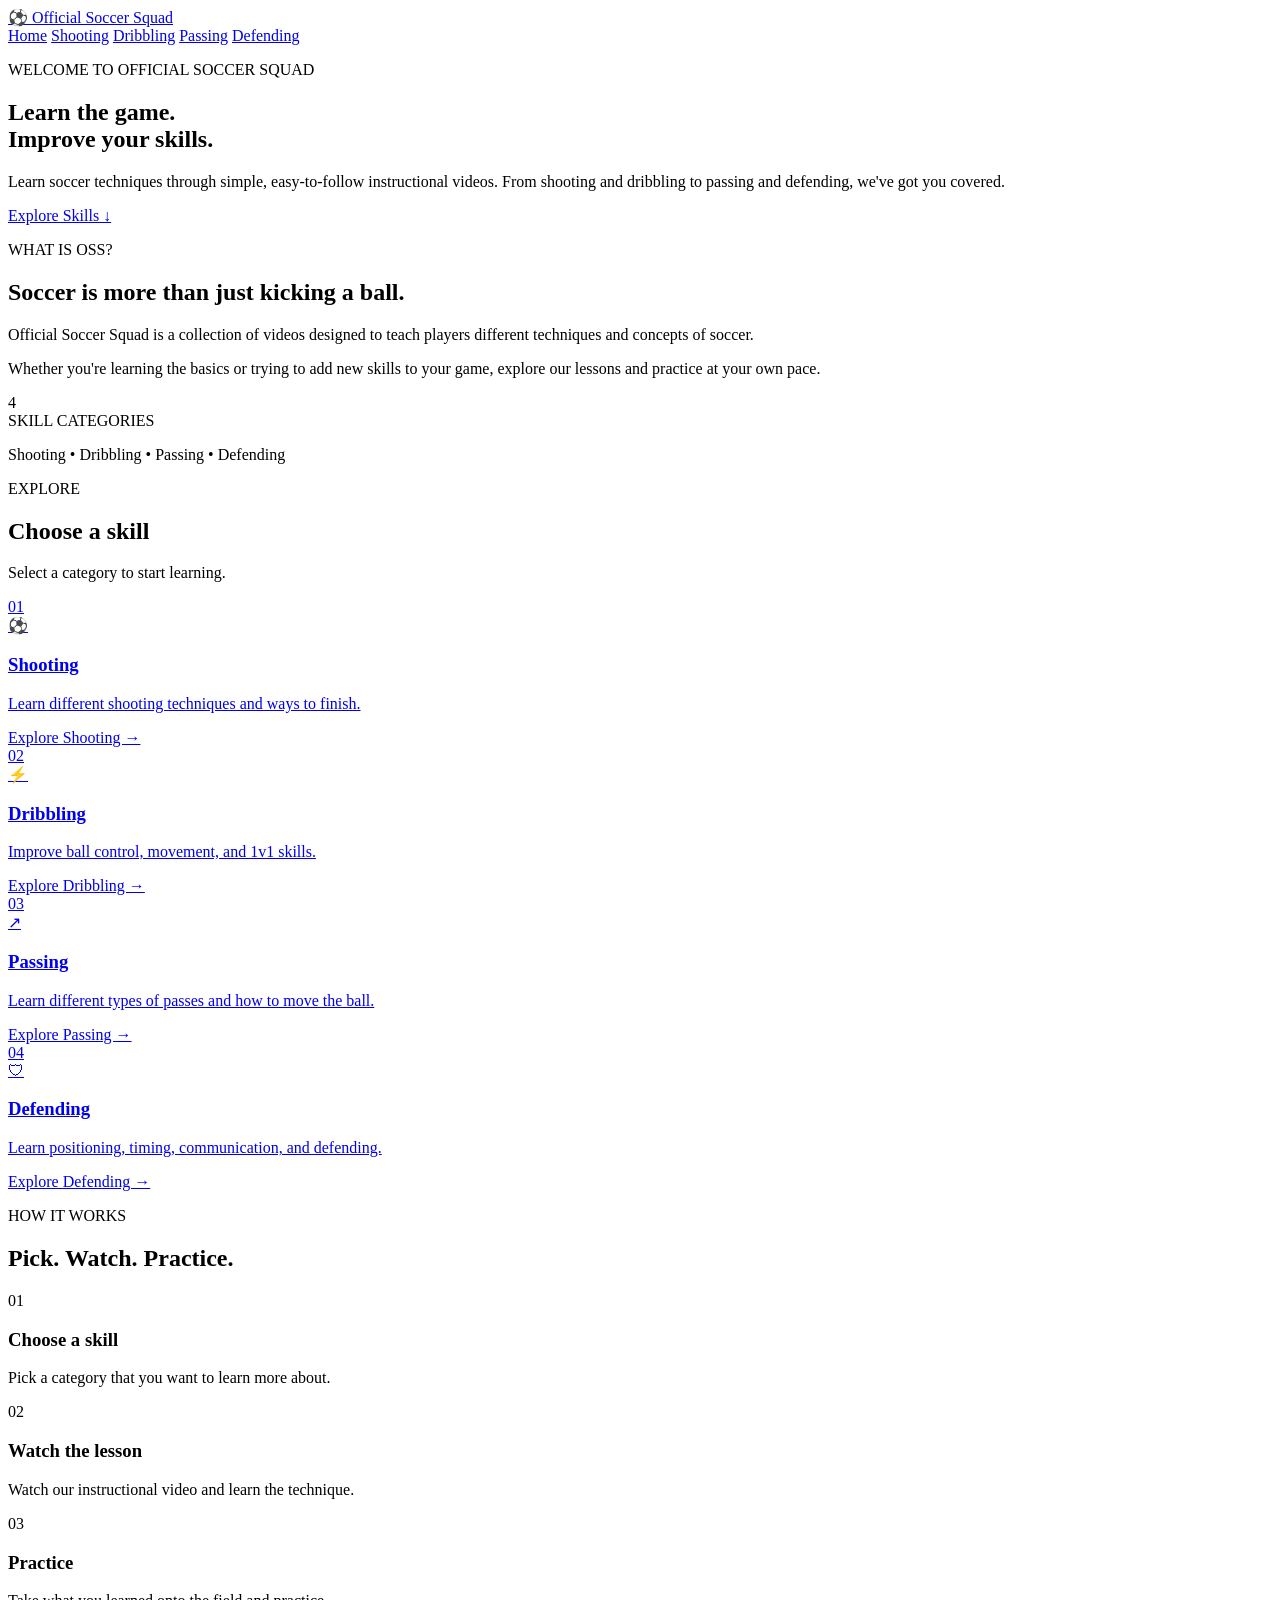
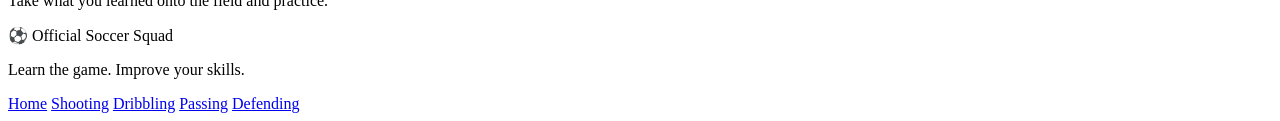
==== index.html @ d2a2d5a0 "Create index.html for Official Soccer Squad Initial HTML structure for the Official Soccer Squad web" ====
<!DOCTYPE html>
<html lang="en">
<head>
    <meta charset="UTF-8">
    <meta name="viewport" content="width=device-width, initial-scale=1.0">

    <title>Official Soccer Squad</title>

    <link rel="stylesheet" href="style.css">
</head>

<body>

    <!-- NAVIGATION -->
    <header class="navbar">

        <a href="index.html" class="logo">
            ⚽ Official Soccer Squad
        </a>

        <nav>
            <a href="index.html" class="active">Home</a>
            <a href="shooting.html">Shooting</a>
            <a href="dribbling.html">Dribbling</a>
            <a href="passing.html">Passing</a>
            <a href="defending.html">Defending</a>
        </nav>

    </header>


    <!-- HERO -->
    <main>

        <section class="hero">

            <div class="hero-content">

                <p class="eyebrow">WELCOME TO OFFICIAL SOCCER SQUAD</p>

                <h1>
                    Learn the game.<br>
                    <span>Improve your skills.</span>
                </h1>

                <p class="hero-description">
                    Learn soccer techniques through simple,
                    easy-to-follow instructional videos.
                    From shooting and dribbling to passing
                    and defending, we've got you covered.
                </p>

                <a href="#skills" class="main-button">
                    Explore Skills ↓
                </a>

            </div>

        </section>


        <!-- ABOUT -->
        <section class="intro">

            <div class="intro-text">

                <p class="eyebrow">WHAT IS OSS?</p>

                <h2>
                    Soccer is more than
                    just kicking a ball.
                </h2>

                <p>
                    Official Soccer Squad is a collection of
                    videos designed to teach players different
                    techniques and concepts of soccer.
                </p>

                <p>
                    Whether you're learning the basics or
                    trying to add new skills to your game,
                    explore our lessons and practice at your
                    own pace.
                </p>

            </div>

            <div class="intro-stat">

                <div class="stat-number">4</div>

                <div class="stat-title">
                    SKILL CATEGORIES
                </div>

                <p>
                    Shooting • Dribbling • Passing • Defending
                </p>

            </div>

        </section>


        <!-- SKILLS -->
        <section class="skills" id="skills">

            <div class="section-heading">

                <p class="eyebrow">EXPLORE</p>

                <h2>Choose a skill</h2>

                <p>
                    Select a category to start learning.
                </p>

            </div>


            <div class="skill-grid">


                <!-- SHOOTING -->
                <a href="shooting.html" class="skill-card shooting">

                    <div class="card-number">01</div>

                    <div class="card-icon">⚽</div>

                    <div class="card-content">

                        <h3>Shooting</h3>

                        <p>
                            Learn different shooting
                            techniques and ways to finish.
                        </p>

                        <span>Explore Shooting →</span>

                    </div>

                </a>


                <!-- DRIBBLING -->
                <a href="dribbling.html" class="skill-card dribbling">

                    <div class="card-number">02</div>

                    <div class="card-icon">⚡</div>

                    <div class="card-content">

                        <h3>Dribbling</h3>

                        <p>
                            Improve ball control, movement,
                            and 1v1 skills.
                        </p>

                        <span>Explore Dribbling →</span>

                    </div>

                </a>


                <!-- PASSING -->
                <a href="passing.html" class="skill-card passing">

                    <div class="card-number">03</div>

                    <div class="card-icon">↗</div>

                    <div class="card-content">

                        <h3>Passing</h3>

                        <p>
                            Learn different types of passes
                            and how to move the ball.
                        </p>

                        <span>Explore Passing →</span>

                    </div>

                </a>


                <!-- DEFENDING -->
                <a href="defending.html" class="skill-card defending">

                    <div class="card-number">04</div>

                    <div class="card-icon">🛡</div>

                    <div class="card-content">

                        <h3>Defending</h3>

                        <p>
                            Learn positioning, timing,
                            communication, and defending.
                        </p>

                        <span>Explore Defending →</span>

                    </div>

                </a>

            </div>

        </section>


        <!-- HOW IT WORKS -->
        <section class="how-it-works">

            <div class="section-heading">

                <p class="eyebrow">HOW IT WORKS</p>

                <h2>Pick. Watch. Practice.</h2>

            </div>


            <div class="steps">

                <div class="step">

                    <div class="step-number">01</div>

                    <h3>Choose a skill</h3>

                    <p>
                        Pick a category that you want
                        to learn more about.
                    </p>

                </div>


                <div class="step">

                    <div class="step-number">02</div>

                    <h3>Watch the lesson</h3>

                    <p>
                        Watch our instructional video
                        and learn the technique.
                    </p>

                </div>


                <div class="step">

                    <div class="step-number">03</div>

                    <h3>Practice</h3>

                    <p>
                        Take what you learned onto
                        the field and practice.
                    </p>

                </div>

            </div>

        </section>

    </main>


    <!-- FOOTER -->
    <footer>

        <div class="footer-logo">
            ⚽ Official Soccer Squad
        </div>

        <p>
            Learn the game. Improve your skills.
        </p>

        <div class="footer-links">

            <a href="index.html">Home</a>
            <a href="shooting.html">Shooting</a>
            <a href="dribbling.html">Dribbling</a>
            <a href="passing.html">Passing</a>
            <a href="defending.html">Defending</a>

        </div>

    </footer>

</body>
</html>
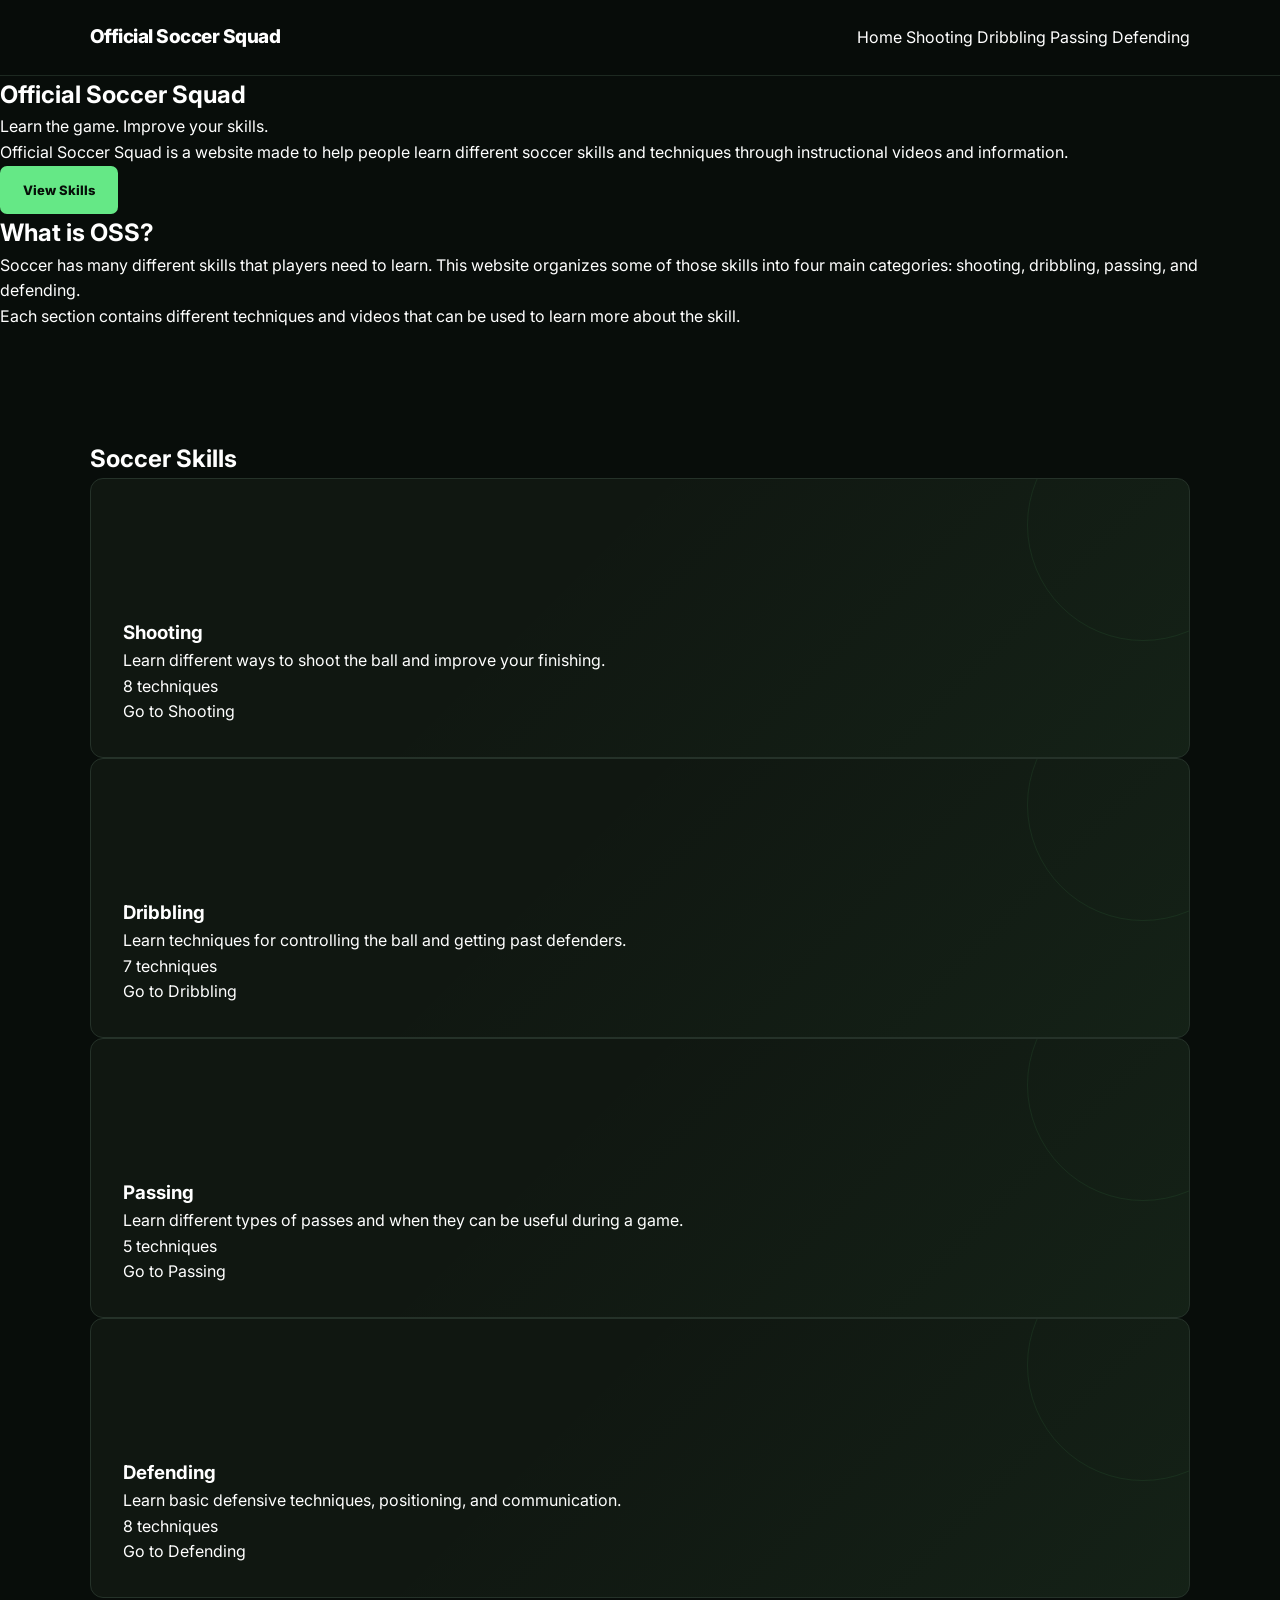
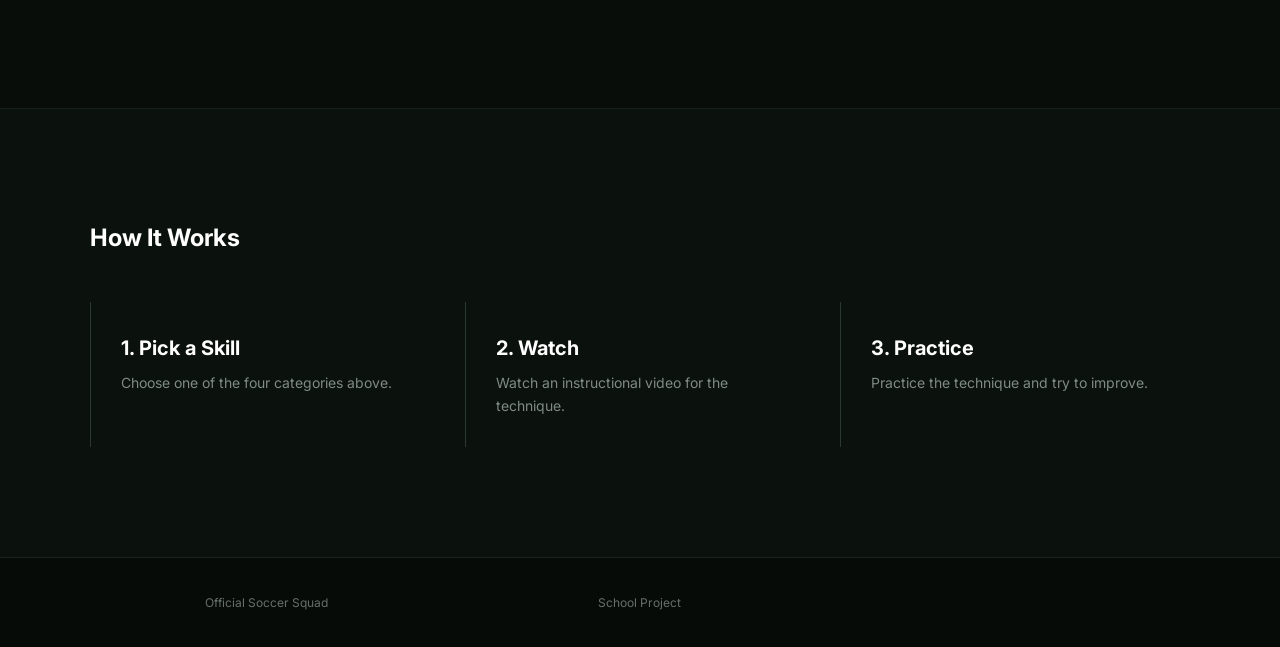
==== commit a325f4a2: "Refactor index.html for improved structure and semantics Refactor HTML structure for improved semant" ====
--- a/index.html
+++ b/index.html
@@ -11,266 +11,147 @@
 
 <body>
 
-    <!-- NAVIGATION -->
-    <header class="navbar">
+    <header>
+        <nav class="navbar">
+            <div class="logo">Official Soccer Squad</div>
 
-        <a href="index.html" class="logo">
-            ⚽ Official Soccer Squad
-        </a>
-
-        <nav>
-            <a href="index.html" class="active">Home</a>
-            <a href="shooting.html">Shooting</a>
-            <a href="dribbling.html">Dribbling</a>
-            <a href="passing.html">Passing</a>
-            <a href="defending.html">Defending</a>
+            <div class="nav-links">
+                <a href="index.html">Home</a>
+                <a href="shooting.html">Shooting</a>
+                <a href="dribbling.html">Dribbling</a>
+                <a href="passing.html">Passing</a>
+                <a href="defending.html">Defending</a>
+            </div>
         </nav>
-
     </header>
 
 
-    <!-- HERO -->
     <main>
 
-        <section class="hero">
+        <section class="welcome">
+            <h1>Official Soccer Squad</h1>
 
-            <div class="hero-content">
+            <p class="subtitle">
+                Learn the game. Improve your skills.
+            </p>
 
-                <p class="eyebrow">WELCOME TO OFFICIAL SOCCER SQUAD</p>
+            <p>
+                Official Soccer Squad is a website made to help people learn
+                different soccer skills and techniques through instructional
+                videos and information.
+            </p>
 
-                <h1>
-                    Learn the game.<br>
-                    <span>Improve your skills.</span>
-                </h1>
+            <a class="main-button" href="#skills">View Skills</a>
+        </section>
 
-                <p class="hero-description">
-                    Learn soccer techniques through simple,
-                    easy-to-follow instructional videos.
-                    From shooting and dribbling to passing
-                    and defending, we've got you covered.
-                </p>
 
-                <a href="#skills" class="main-button">
-                    Explore Skills ↓
-                </a>
+        <section class="about">
+            <h2>What is OSS?</h2>
+
+            <p>
+                Soccer has many different skills that players need to learn.
+                This website organizes some of those skills into four main
+                categories: shooting, dribbling, passing, and defending.
+            </p>
+
+            <p>
+                Each section contains different techniques and videos that
+                can be used to learn more about the skill.
+            </p>
+        </section>
+
+
+        <section class="skills" id="skills">
+
+            <h2>Soccer Skills</h2>
+
+            <div class="skill-container">
+
+                <div class="skill-card">
+                    <h3>Shooting</h3>
+
+                    <p>
+                        Learn different ways to shoot the ball and improve
+                        your finishing.
+                    </p>
+
+                    <p class="skill-count">8 techniques</p>
+
+                    <a href="shooting.html">Go to Shooting</a>
+                </div>
+
+
+                <div class="skill-card">
+                    <h3>Dribbling</h3>
+
+                    <p>
+                        Learn techniques for controlling the ball and getting
+                        past defenders.
+                    </p>
+
+                    <p class="skill-count">7 techniques</p>
+
+                    <a href="dribbling.html">Go to Dribbling</a>
+                </div>
+
+
+                <div class="skill-card">
+                    <h3>Passing</h3>
+
+                    <p>
+                        Learn different types of passes and when they can be
+                        useful during a game.
+                    </p>
+
+                    <p class="skill-count">5 techniques</p>
+
+                    <a href="passing.html">Go to Passing</a>
+                </div>
+
+
+                <div class="skill-card">
+                    <h3>Defending</h3>
+
+                    <p>
+                        Learn basic defensive techniques, positioning, and
+                        communication.
+                    </p>
+
+                    <p class="skill-count">8 techniques</p>
+
+                    <a href="defending.html">Go to Defending</a>
+                </div>
 
             </div>
 
         </section>
 
 
-        <!-- ABOUT -->
-        <section class="intro">
-
-            <div class="intro-text">
-
-                <p class="eyebrow">WHAT IS OSS?</p>
-
-                <h2>
-                    Soccer is more than
-                    just kicking a ball.
-                </h2>
-
-                <p>
-                    Official Soccer Squad is a collection of
-                    videos designed to teach players different
-                    techniques and concepts of soccer.
-                </p>
-
-                <p>
-                    Whether you're learning the basics or
-                    trying to add new skills to your game,
-                    explore our lessons and practice at your
-                    own pace.
-                </p>
-
-            </div>
-
-            <div class="intro-stat">
-
-                <div class="stat-number">4</div>
-
-                <div class="stat-title">
-                    SKILL CATEGORIES
-                </div>
-
-                <p>
-                    Shooting • Dribbling • Passing • Defending
-                </p>
-
-            </div>
-
-        </section>
-
-
-        <!-- SKILLS -->
-        <section class="skills" id="skills">
-
-            <div class="section-heading">
-
-                <p class="eyebrow">EXPLORE</p>
-
-                <h2>Choose a skill</h2>
-
-                <p>
-                    Select a category to start learning.
-                </p>
-
-            </div>
-
-
-            <div class="skill-grid">
-
-
-                <!-- SHOOTING -->
-                <a href="shooting.html" class="skill-card shooting">
-
-                    <div class="card-number">01</div>
-
-                    <div class="card-icon">⚽</div>
-
-                    <div class="card-content">
-
-                        <h3>Shooting</h3>
-
-                        <p>
-                            Learn different shooting
-                            techniques and ways to finish.
-                        </p>
-
-                        <span>Explore Shooting →</span>
-
-                    </div>
-
-                </a>
-
-
-                <!-- DRIBBLING -->
-                <a href="dribbling.html" class="skill-card dribbling">
-
-                    <div class="card-number">02</div>
-
-                    <div class="card-icon">⚡</div>
-
-                    <div class="card-content">
-
-                        <h3>Dribbling</h3>
-
-                        <p>
-                            Improve ball control, movement,
-                            and 1v1 skills.
-                        </p>
-
-                        <span>Explore Dribbling →</span>
-
-                    </div>
-
-                </a>
-
-
-                <!-- PASSING -->
-                <a href="passing.html" class="skill-card passing">
-
-                    <div class="card-number">03</div>
-
-                    <div class="card-icon">↗</div>
-
-                    <div class="card-content">
-
-                        <h3>Passing</h3>
-
-                        <p>
-                            Learn different types of passes
-                            and how to move the ball.
-                        </p>
-
-                        <span>Explore Passing →</span>
-
-                    </div>
-
-                </a>
-
-
-                <!-- DEFENDING -->
-                <a href="defending.html" class="skill-card defending">
-
-                    <div class="card-number">04</div>
-
-                    <div class="card-icon">🛡</div>
-
-                    <div class="card-content">
-
-                        <h3>Defending</h3>
-
-                        <p>
-                            Learn positioning, timing,
-                            communication, and defending.
-                        </p>
-
-                        <span>Explore Defending →</span>
-
-                    </div>
-
-                </a>
-
-            </div>
-
-        </section>
-
-
-        <!-- HOW IT WORKS -->
         <section class="how-it-works">
 
-            <div class="section-heading">
-
-                <p class="eyebrow">HOW IT WORKS</p>
-
-                <h2>Pick. Watch. Practice.</h2>
-
-            </div>
-
+            <h2>How It Works</h2>
 
             <div class="steps">
 
                 <div class="step">
-
-                    <div class="step-number">01</div>
-
-                    <h3>Choose a skill</h3>
-
+                    <h3>1. Pick a Skill</h3>
                     <p>
-                        Pick a category that you want
-                        to learn more about.
+                        Choose one of the four categories above.
                     </p>
-
                 </div>
 
+                <div class="step">
+                    <h3>2. Watch</h3>
+                    <p>
+                        Watch an instructional video for the technique.
+                    </p>
+                </div>
 
                 <div class="step">
-
-                    <div class="step-number">02</div>
-
-                    <h3>Watch the lesson</h3>
-
+                    <h3>3. Practice</h3>
                     <p>
-                        Watch our instructional video
-                        and learn the technique.
+                        Practice the technique and try to improve.
                     </p>
-
-                </div>
-
-
-                <div class="step">
-
-                    <div class="step-number">03</div>
-
-                    <h3>Practice</h3>
-
-                    <p>
-                        Take what you learned onto
-                        the field and practice.
-                    </p>
-
                 </div>
 
             </div>
@@ -280,27 +161,9 @@
     </main>
 
 
-    <!-- FOOTER -->
     <footer>
-
-        <div class="footer-logo">
-            ⚽ Official Soccer Squad
-        </div>
-
-        <p>
-            Learn the game. Improve your skills.
-        </p>
-
-        <div class="footer-links">
-
-            <a href="index.html">Home</a>
-            <a href="shooting.html">Shooting</a>
-            <a href="dribbling.html">Dribbling</a>
-            <a href="passing.html">Passing</a>
-            <a href="defending.html">Defending</a>
-
-        </div>
-
+        <p>Official Soccer Squad</p>
+        <p>School Project</p>
     </footer>
 
 </body>
--- a/style.css
+++ b/style.css
@@ -0,0 +1,812 @@
+@import url('https://fonts.googleapis.com/css2?family=Inter:wght@400;500;600;700;800;900&display=swap');
+
+
+/* ================================
+   GENERAL
+================================ */
+
+* {
+    margin: 0;
+    padding: 0;
+    box-sizing: border-box;
+}
+
+html {
+    scroll-behavior: smooth;
+}
+
+body {
+    font-family: "Inter", Arial, sans-serif;
+    background: #080d0a;
+    color: #ffffff;
+    line-height: 1.6;
+}
+
+a {
+    color: inherit;
+    text-decoration: none;
+}
+
+
+/* ================================
+   NAVIGATION
+================================ */
+
+.navbar {
+    height: 76px;
+
+    display: flex;
+    align-items: center;
+    justify-content: space-between;
+
+    padding: 0 7%;
+
+    background: rgba(8, 13, 10, 0.96);
+
+    border-bottom: 1px solid #1d2921;
+
+    position: sticky;
+    top: 0;
+
+    z-index: 1000;
+}
+
+.logo {
+    font-size: 19px;
+    font-weight: 800;
+
+    letter-spacing: -0.5px;
+
+    white-space: nowrap;
+}
+
+.navbar nav {
+    display: flex;
+    align-items: center;
+
+    gap: 28px;
+}
+
+.navbar nav a {
+    color: #9ca79f;
+
+    font-size: 13px;
+    font-weight: 600;
+
+    transition: color 0.2s ease;
+}
+
+.navbar nav a:hover {
+    color: #65e886;
+}
+
+.navbar nav a.active {
+    color: #65e886;
+}
+
+
+/* ================================
+   HERO
+================================ */
+
+.hero {
+    min-height: 650px;
+
+    display: flex;
+    align-items: center;
+
+    padding: 100px 7%;
+
+    position: relative;
+
+    overflow: hidden;
+
+    background:
+        radial-gradient(
+            circle at 80% 40%,
+            rgba(40, 130, 65, 0.28),
+            transparent 35%
+        ),
+        radial-gradient(
+            circle at 15% 80%,
+            rgba(30, 90, 45, 0.16),
+            transparent 30%
+        ),
+        linear-gradient(
+            135deg,
+            #080d0a 0%,
+            #0c1510 50%,
+            #0b120e 100%
+        );
+}
+
+.hero::before {
+    content: "";
+
+    position: absolute;
+
+    width: 500px;
+    height: 500px;
+
+    right: -180px;
+    top: 100px;
+
+    border: 1px solid rgba(101, 232, 134, 0.08);
+
+    border-radius: 50%;
+}
+
+.hero::after {
+    content: "";
+
+    position: absolute;
+
+    width: 350px;
+    height: 350px;
+
+    right: -100px;
+    top: 175px;
+
+    border: 1px solid rgba(101, 232, 134, 0.07);
+
+    border-radius: 50%;
+}
+
+.hero-content {
+    max-width: 850px;
+
+    position: relative;
+
+    z-index: 2;
+}
+
+.eyebrow {
+    color: #65e886;
+
+    font-size: 11px;
+    font-weight: 800;
+
+    letter-spacing: 3px;
+
+    margin-bottom: 16px;
+}
+
+.hero h1 {
+    font-size: clamp(48px, 7vw, 88px);
+
+    line-height: 0.98;
+
+    letter-spacing: -5px;
+
+    margin-bottom: 30px;
+
+    font-weight: 900;
+}
+
+.hero h1 span {
+    color: #65e886;
+}
+
+.hero-description {
+    max-width: 600px;
+
+    color: #a4aea7;
+
+    font-size: 17px;
+
+    line-height: 1.8;
+
+    margin-bottom: 35px;
+}
+
+.main-button {
+    display: inline-block;
+
+    padding: 14px 23px;
+
+    background: #65e886;
+
+    color: #071009;
+
+    border-radius: 7px;
+
+    font-size: 13px;
+    font-weight: 800;
+
+    transition:
+        transform 0.2s ease,
+        background 0.2s ease;
+}
+
+.main-button:hover {
+    background: #7af399;
+
+    transform: translateY(-3px);
+}
+
+
+/* ================================
+   INTRO SECTION
+================================ */
+
+.intro {
+    display: grid;
+
+    grid-template-columns: 1.3fr 0.7fr;
+
+    gap: 80px;
+
+    align-items: center;
+
+    padding: 110px 7%;
+
+    border-top: 1px solid #18221b;
+    border-bottom: 1px solid #18221b;
+
+    background: #0b110d;
+}
+
+.intro-text {
+    max-width: 700px;
+}
+
+.intro-text h2 {
+    max-width: 650px;
+
+    font-size: clamp(35px, 4vw, 52px);
+
+    line-height: 1.05;
+
+    letter-spacing: -2px;
+
+    margin-bottom: 25px;
+}
+
+.intro-text p:not(.eyebrow) {
+    color: #929d95;
+
+    font-size: 15px;
+
+    margin-bottom: 14px;
+
+    max-width: 620px;
+}
+
+.intro-stat {
+    padding: 45px;
+
+    border: 1px solid #27342b;
+
+    border-radius: 14px;
+
+    background:
+        linear-gradient(
+            145deg,
+            #111a14,
+            #0d140f
+        );
+
+    text-align: center;
+}
+
+.stat-number {
+    color: #65e886;
+
+    font-size: 100px;
+
+    font-weight: 900;
+
+    line-height: 1;
+
+    letter-spacing: -7px;
+}
+
+.stat-title {
+    margin-top: 15px;
+
+    font-size: 13px;
+
+    font-weight: 800;
+
+    letter-spacing: 2px;
+}
+
+.intro-stat p {
+    color: #727e75;
+
+    font-size: 12px;
+
+    margin-top: 10px;
+}
+
+
+/* ================================
+   SKILLS SECTION
+================================ */
+
+.skills {
+    padding: 110px 7%;
+
+    background: #080d0a;
+}
+
+.section-heading {
+    margin-bottom: 45px;
+}
+
+.section-heading h2 {
+    font-size: 45px;
+
+    line-height: 1.1;
+
+    letter-spacing: -2px;
+
+    margin-bottom: 8px;
+}
+
+.section-heading > p:last-child {
+    color: #7f8b83;
+
+    font-size: 14px;
+}
+
+
+/* ================================
+   SKILL CARDS
+================================ */
+
+.skill-grid {
+    display: grid;
+
+    grid-template-columns: repeat(2, 1fr);
+
+    gap: 18px;
+}
+
+.skill-card {
+    min-height: 280px;
+
+    position: relative;
+
+    display: flex;
+
+    flex-direction: column;
+
+    justify-content: flex-end;
+
+    padding: 32px;
+
+    border: 1px solid #253229;
+
+    border-radius: 13px;
+
+    overflow: hidden;
+
+    background: #101711;
+
+    transition:
+        transform 0.25s ease,
+        border-color 0.25s ease;
+}
+
+.skill-card:hover {
+    transform: translateY(-6px);
+
+    border-color: #65e886;
+}
+
+.skill-card::before {
+    content: "";
+
+    position: absolute;
+
+    width: 230px;
+    height: 230px;
+
+    right: -70px;
+    top: -70px;
+
+    border-radius: 50%;
+
+    border: 1px solid rgba(101, 232, 134, 0.08);
+}
+
+.skill-card::after {
+    content: "";
+
+    position: absolute;
+
+    inset: 0;
+
+    background:
+        linear-gradient(
+            135deg,
+            transparent 40%,
+            rgba(101, 232, 134, 0.05)
+        );
+
+    pointer-events: none;
+}
+
+.card-number {
+    position: absolute;
+
+    top: 25px;
+    right: 30px;
+
+    color: #3b493f;
+
+    font-size: 13px;
+
+    font-weight: 800;
+
+    letter-spacing: 1px;
+}
+
+.card-icon {
+    position: absolute;
+
+    top: 25px;
+    left: 30px;
+
+    width: 48px;
+    height: 48px;
+
+    display: flex;
+
+    justify-content: center;
+    align-items: center;
+
+    border-radius: 10px;
+
+    background: #16231a;
+
+    border: 1px solid #26362b;
+
+    font-size: 22px;
+}
+
+.card-content {
+    position: relative;
+
+    z-index: 2;
+}
+
+.card-content h3 {
+    font-size: 30px;
+
+    letter-spacing: -1px;
+
+    margin-bottom: 8px;
+}
+
+.card-content p {
+    color: #89948c;
+
+    font-size: 13px;
+
+    max-width: 400px;
+
+    margin-bottom: 20px;
+}
+
+.card-content span {
+    color: #65e886;
+
+    font-size: 12px;
+
+    font-weight: 800;
+
+    letter-spacing: 0.3px;
+}
+
+
+/* ================================
+   CATEGORY COLORS / BACKGROUNDS
+================================ */
+
+.shooting {
+    background:
+        radial-gradient(
+            circle at 90% 20%,
+            rgba(205, 75, 50, 0.12),
+            transparent 30%
+        ),
+        #101711;
+}
+
+.dribbling {
+    background:
+        radial-gradient(
+            circle at 90% 20%,
+            rgba(70, 120, 220, 0.12),
+            transparent 30%
+        ),
+        #101711;
+}
+
+.passing {
+    background:
+        radial-gradient(
+            circle at 90% 20%,
+            rgba(210, 170, 55, 0.10),
+            transparent 30%
+        ),
+        #101711;
+}
+
+.defending {
+    background:
+        radial-gradient(
+            circle at 90% 20%,
+            rgba(150, 90, 220, 0.10),
+            transparent 30%
+        ),
+        #101711;
+}
+
+
+/* ================================
+   HOW IT WORKS
+================================ */
+
+.how-it-works {
+    padding: 110px 7%;
+
+    background: #0b110d;
+
+    border-top: 1px solid #18221b;
+}
+
+.steps {
+    display: grid;
+
+    grid-template-columns: repeat(3, 1fr);
+
+    gap: 25px;
+
+    margin-top: 45px;
+}
+
+.step {
+    padding: 30px;
+
+    border-left: 1px solid #2b392f;
+}
+
+.step-number {
+    color: #65e886;
+
+    font-size: 12px;
+
+    font-weight: 800;
+
+    letter-spacing: 2px;
+
+    margin-bottom: 25px;
+}
+
+.step h3 {
+    font-size: 20px;
+
+    margin-bottom: 8px;
+}
+
+.step p {
+    color: #7f8b83;
+
+    font-size: 14px;
+}
+
+
+/* ================================
+   FOOTER
+================================ */
+
+footer {
+    padding: 35px 7%;
+
+    display: grid;
+
+    grid-template-columns: 1fr 1fr 1fr;
+
+    align-items: center;
+
+    gap: 20px;
+
+    border-top: 1px solid #1a241d;
+
+    background: #070b08;
+}
+
+.footer-logo {
+    font-weight: 800;
+
+    font-size: 15px;
+}
+
+footer > p {
+    text-align: center;
+
+    color: #657068;
+
+    font-size: 12px;
+}
+
+.footer-links {
+    display: flex;
+
+    justify-content: flex-end;
+
+    gap: 17px;
+}
+
+.footer-links a {
+    color: #69756d;
+
+    font-size: 11px;
+
+    transition: color 0.2s ease;
+}
+
+.footer-links a:hover {
+    color: #65e886;
+}
+
+
+/* ================================
+   TABLET
+================================ */
+
+@media (max-width: 900px) {
+
+    .navbar {
+        height: auto;
+
+        padding: 20px 5%;
+
+        flex-direction: column;
+
+        gap: 18px;
+    }
+
+    .navbar nav {
+        flex-wrap: wrap;
+
+        justify-content: center;
+
+        gap: 18px;
+    }
+
+    .hero {
+        padding: 90px 6%;
+
+        min-height: 570px;
+    }
+
+    .intro {
+        grid-template-columns: 1fr;
+
+        gap: 50px;
+
+        padding: 80px 6%;
+    }
+
+    .skills,
+    .how-it-works {
+        padding: 80px 6%;
+    }
+
+    .skill-grid {
+        grid-template-columns: 1fr;
+    }
+
+    footer {
+        grid-template-columns: 1fr;
+
+        text-align: center;
+    }
+
+    footer > p {
+        text-align: center;
+    }
+
+    .footer-links {
+        justify-content: center;
+
+        flex-wrap: wrap;
+    }
+}
+
+
+/* ================================
+   MOBILE
+================================ */
+
+@media (max-width: 600px) {
+
+    .navbar {
+        padding: 18px 5%;
+    }
+
+    .logo {
+        font-size: 16px;
+    }
+
+    .navbar nav {
+        gap: 12px;
+    }
+
+    .navbar nav a {
+        font-size: 11px;
+    }
+
+    .hero {
+        padding: 80px 6%;
+
+        min-height: 520px;
+    }
+
+    .hero h1 {
+        font-size: 48px;
+
+        letter-spacing: -3px;
+    }
+
+    .hero-description {
+        font-size: 15px;
+    }
+
+    .intro {
+        padding: 75px 6%;
+    }
+
+    .intro-text h2 {
+        font-size: 36px;
+    }
+
+    .intro-stat {
+        padding: 35px 20px;
+    }
+
+    .stat-number {
+        font-size: 80px;
+    }
+
+    .skills,
+    .how-it-works {
+        padding: 75px 6%;
+    }
+
+    .section-heading h2 {
+        font-size: 36px;
+    }
+
+    .skill-card {
+        min-height: 270px;
+
+        padding: 25px;
+    }
+
+    .card-content h3 {
+        font-size: 27px;
+    }
+
+    .steps {
+        grid-template-columns: 1fr;
+
+        gap: 30px;
+    }
+
+    .step {
+        border-left: none;
+
+        border-top: 1px solid #2b392f;
+
+        padding: 25px 0 0;
+    }
+
+    footer {
+        padding: 30px 6%;
+    }
+}
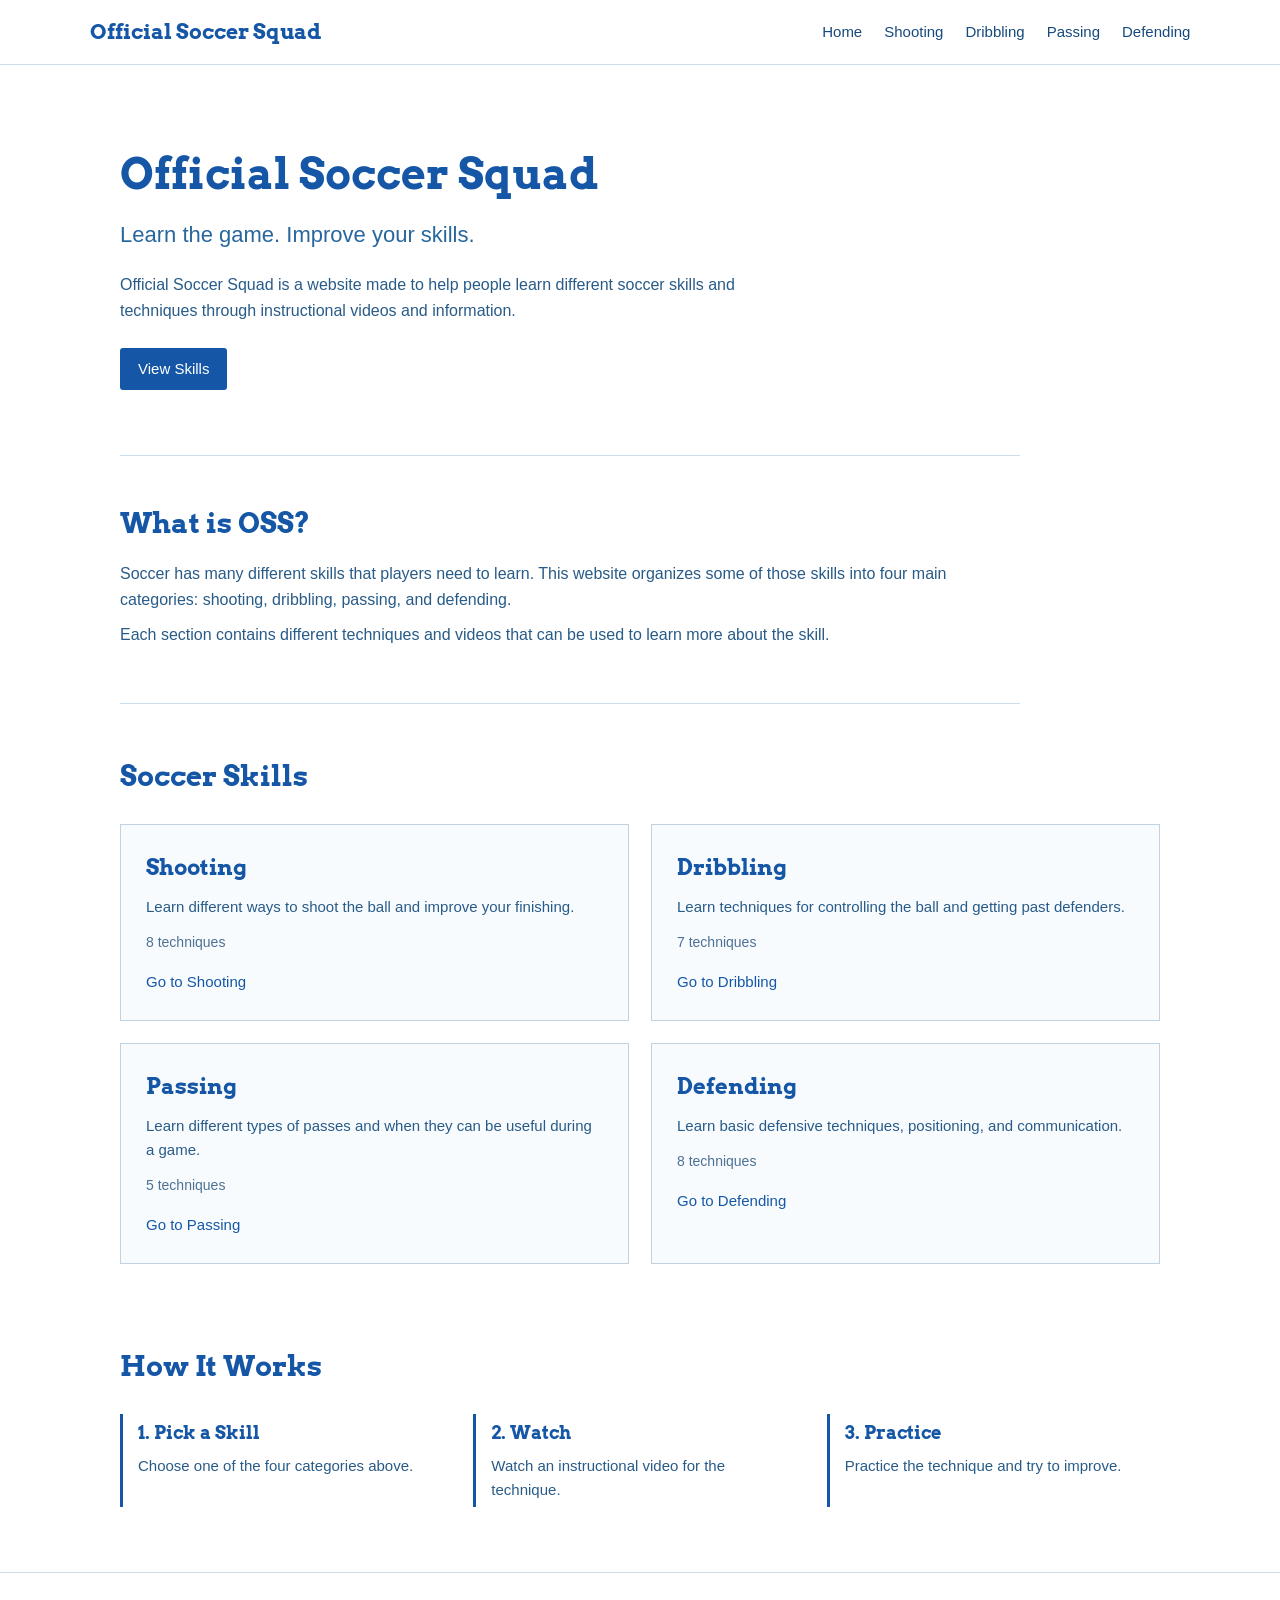
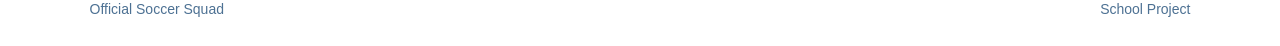
==== commit 205ed1fd: "Update index.html" ====
--- a/index.html
+++ b/index.html
@@ -5,7 +5,7 @@
     <meta name="viewport" content="width=device-width, initial-scale=1.0">
 
     <title>Official Soccer Squad</title>
-
+    <link rel="icon" href="favicon.ico">
     <link rel="stylesheet" href="style.css">
 </head>
 
@@ -13,7 +13,10 @@
 
     <header>
         <nav class="navbar">
-            <div class="logo">Official Soccer Squad</div>
+
+            <div class="logo">
+                Official Soccer Squad
+            </div>
 
             <div class="nav-links">
                 <a href="index.html">Home</a>
@@ -22,6 +25,7 @@
                 <a href="passing.html">Passing</a>
                 <a href="defending.html">Defending</a>
             </div>
+
         </nav>
     </header>
 
@@ -29,6 +33,7 @@
     <main>
 
         <section class="welcome">
+
             <h1>Official Soccer Squad</h1>
 
             <p class="subtitle">
@@ -42,10 +47,12 @@
             </p>
 
             <a class="main-button" href="#skills">View Skills</a>
+
         </section>
 
 
         <section class="about">
+
             <h2>What is OSS?</h2>
 
             <p>
@@ -58,6 +65,7 @@
                 Each section contains different techniques and videos that
                 can be used to learn more about the skill.
             </p>
+
         </section>
 
 
@@ -68,6 +76,7 @@
             <div class="skill-container">
 
                 <div class="skill-card">
+
                     <h3>Shooting</h3>
 
                     <p>
@@ -75,13 +84,19 @@
                         your finishing.
                     </p>
 
-                    <p class="skill-count">8 techniques</p>
-
-                    <a href="shooting.html">Go to Shooting</a>
-                </div>
-
-
-                <div class="skill-card">
+                    <p class="skill-count">
+                        8 techniques
+                    </p>
+
+                    <a href="shooting.html">
+                        Go to Shooting
+                    </a>
+
+                </div>
+
+
+                <div class="skill-card">
+
                     <h3>Dribbling</h3>
 
                     <p>
@@ -89,13 +104,19 @@
                         past defenders.
                     </p>
 
-                    <p class="skill-count">7 techniques</p>
-
-                    <a href="dribbling.html">Go to Dribbling</a>
-                </div>
-
-
-                <div class="skill-card">
+                    <p class="skill-count">
+                        7 techniques
+                    </p>
+
+                    <a href="dribbling.html">
+                        Go to Dribbling
+                    </a>
+
+                </div>
+
+
+                <div class="skill-card">
+
                     <h3>Passing</h3>
 
                     <p>
@@ -103,13 +124,19 @@
                         useful during a game.
                     </p>
 
-                    <p class="skill-count">5 techniques</p>
-
-                    <a href="passing.html">Go to Passing</a>
-                </div>
-
-
-                <div class="skill-card">
+                    <p class="skill-count">
+                        5 techniques
+                    </p>
+
+                    <a href="passing.html">
+                        Go to Passing
+                    </a>
+
+                </div>
+
+
+                <div class="skill-card">
+
                     <h3>Defending</h3>
 
                     <p>
@@ -117,9 +144,14 @@
                         communication.
                     </p>
 
-                    <p class="skill-count">8 techniques</p>
-
-                    <a href="defending.html">Go to Defending</a>
+                    <p class="skill-count">
+                        8 techniques
+                    </p>
+
+                    <a href="defending.html">
+                        Go to Defending
+                    </a>
+
                 </div>
 
             </div>
@@ -134,24 +166,35 @@
             <div class="steps">
 
                 <div class="step">
+
                     <h3>1. Pick a Skill</h3>
+
                     <p>
                         Choose one of the four categories above.
                     </p>
-                </div>
+
+                </div>
+
 
                 <div class="step">
+
                     <h3>2. Watch</h3>
+
                     <p>
                         Watch an instructional video for the technique.
                     </p>
-                </div>
+
+                </div>
+
 
                 <div class="step">
+
                     <h3>3. Practice</h3>
+
                     <p>
                         Practice the technique and try to improve.
                     </p>
+
                 </div>
 
             </div>
@@ -162,8 +205,11 @@
 
 
     <footer>
+
         <p>Official Soccer Squad</p>
+
         <p>School Project</p>
+
     </footer>
 
 </body>
--- a/style.css
+++ b/style.css
@@ -1,39 +1,38 @@
-@import url('https://fonts.googleapis.com/css2?family=Inter:wght@400;500;600;700;800;900&display=swap');
-
-
-/* ================================
-   GENERAL
-================================ */
+@import url('https://fonts.googleapis.com/css2?family=Arvo:wght@400;700&display=swap');
 
 * {
+    box-sizing: border-box;
     margin: 0;
     padding: 0;
-    box-sizing: border-box;
 }
 
 html {
-    scroll-behavior: smooth;
+    background-color: white;
 }
 
 body {
-    font-family: "Inter", Arial, sans-serif;
-    background: #080d0a;
-    color: #ffffff;
+    background-color: white !important;
+    color: #174a7c;
+    font-family: Arial, Helvetica, sans-serif;
     line-height: 1.6;
 }
 
-a {
-    color: inherit;
-    text-decoration: none;
-}
-
-
-/* ================================
-   NAVIGATION
-================================ */
+
+/* Headings */
+
+h1,
+h2,
+h3,
+.logo {
+    font-family: 'Arvo', serif;
+}
+
+
+/* Navigation */
 
 .navbar {
-    height: 76px;
+    width: 100%;
+    min-height: 65px;
 
     display: flex;
     align-items: center;
@@ -41,772 +40,257 @@
 
     padding: 0 7%;
 
-    background: rgba(8, 13, 10, 0.96);
-
-    border-bottom: 1px solid #1d2921;
-
-    position: sticky;
-    top: 0;
-
-    z-index: 1000;
+    background-color: white !important;
+    border-bottom: 1px solid #cbdceb;
 }
 
 .logo {
-    font-size: 19px;
-    font-weight: 800;
-
-    letter-spacing: -0.5px;
-
-    white-space: nowrap;
-}
-
-.navbar nav {
-    display: flex;
-    align-items: center;
-
-    gap: 28px;
-}
-
-.navbar nav a {
-    color: #9ca79f;
-
-    font-size: 13px;
-    font-weight: 600;
-
-    transition: color 0.2s ease;
-}
-
-.navbar nav a:hover {
-    color: #65e886;
-}
-
-.navbar nav a.active {
-    color: #65e886;
-}
-
-
-/* ================================
-   HERO
-================================ */
-
-.hero {
-    min-height: 650px;
-
-    display: flex;
-    align-items: center;
-
-    padding: 100px 7%;
-
-    position: relative;
-
-    overflow: hidden;
-
-    background:
-        radial-gradient(
-            circle at 80% 40%,
-            rgba(40, 130, 65, 0.28),
-            transparent 35%
-        ),
-        radial-gradient(
-            circle at 15% 80%,
-            rgba(30, 90, 45, 0.16),
-            transparent 30%
-        ),
-        linear-gradient(
-            135deg,
-            #080d0a 0%,
-            #0c1510 50%,
-            #0b120e 100%
-        );
-}
-
-.hero::before {
-    content: "";
-
-    position: absolute;
-
-    width: 500px;
-    height: 500px;
-
-    right: -180px;
-    top: 100px;
-
-    border: 1px solid rgba(101, 232, 134, 0.08);
-
-    border-radius: 50%;
-}
-
-.hero::after {
-    content: "";
-
-    position: absolute;
-
-    width: 350px;
-    height: 350px;
-
-    right: -100px;
-    top: 175px;
-
-    border: 1px solid rgba(101, 232, 134, 0.07);
-
-    border-radius: 50%;
-}
-
-.hero-content {
-    max-width: 850px;
-
-    position: relative;
-
-    z-index: 2;
-}
-
-.eyebrow {
-    color: #65e886;
-
-    font-size: 11px;
-    font-weight: 800;
-
-    letter-spacing: 3px;
-
-    margin-bottom: 16px;
-}
-
-.hero h1 {
-    font-size: clamp(48px, 7vw, 88px);
-
-    line-height: 0.98;
-
-    letter-spacing: -5px;
-
-    margin-bottom: 30px;
-
-    font-weight: 900;
-}
-
-.hero h1 span {
-    color: #65e886;
-}
-
-.hero-description {
-    max-width: 600px;
-
-    color: #a4aea7;
-
-    font-size: 17px;
-
-    line-height: 1.8;
-
-    margin-bottom: 35px;
+    font-size: 21px;
+    font-weight: bold;
+    color: #1557a6;
+}
+
+.nav-links {
+    display: flex;
+    gap: 22px;
+}
+
+.nav-links a {
+    color: #174a7c;
+    text-decoration: none;
+    font-size: 15px;
+}
+
+.nav-links a:hover {
+    color: #1557a6;
+    text-decoration: underline;
+}
+
+
+/* Main */
+
+main {
+    max-width: 1100px;
+    margin: 0 auto;
+    padding: 0 30px;
+    background-color: white;
+}
+
+
+/* Welcome */
+
+.welcome {
+    padding: 75px 0 65px;
+    max-width: 800px;
+    background-color: white;
+}
+
+.welcome h1 {
+    color: #1557a6;
+    font-size: 43px;
+    margin-bottom: 8px;
+}
+
+.subtitle {
+    font-size: 22px;
+    color: #28679e;
+    margin-bottom: 20px;
+}
+
+.welcome p:not(.subtitle) {
+    max-width: 650px;
+    font-size: 16px;
+    color: #285b88;
+    margin-bottom: 25px;
 }
 
 .main-button {
     display: inline-block;
-
-    padding: 14px 23px;
-
-    background: #65e886;
-
-    color: #071009;
-
-    border-radius: 7px;
-
-    font-size: 13px;
-    font-weight: 800;
-
-    transition:
-        transform 0.2s ease,
-        background 0.2s ease;
+    background-color: #1557a6;
+    color: white;
+
+    text-decoration: none;
+
+    padding: 9px 18px;
+    border-radius: 3px;
+
+    font-size: 15px;
 }
 
 .main-button:hover {
-    background: #7af399;
-
-    transform: translateY(-3px);
-}
-
-
-/* ================================
-   INTRO SECTION
-================================ */
-
-.intro {
+    background-color: #10447f;
+}
+
+
+/* About */
+
+.about {
+    border-top: 1px solid #cbdceb;
+    border-bottom: 1px solid #cbdceb;
+
+    padding: 45px 0;
+    max-width: 900px;
+
+    background-color: white;
+}
+
+.about h2,
+.skills h2,
+.how-it-works h2 {
+    color: #1557a6;
+    font-size: 28px;
+    margin-bottom: 15px;
+}
+
+.about p {
+    color: #285b88;
+    max-width: 850px;
+    margin-bottom: 10px;
+}
+
+
+/* Skills */
+
+.skills {
+    padding: 50px 0;
+    background-color: white;
+}
+
+.skills h2 {
+    margin-bottom: 20px;
+}
+
+.skill-container {
     display: grid;
-
-    grid-template-columns: 1.3fr 0.7fr;
-
-    gap: 80px;
-
-    align-items: center;
-
-    padding: 110px 7%;
-
-    border-top: 1px solid #18221b;
-    border-bottom: 1px solid #18221b;
-
-    background: #0b110d;
-}
-
-.intro-text {
-    max-width: 700px;
-}
-
-.intro-text h2 {
-    max-width: 650px;
-
-    font-size: clamp(35px, 4vw, 52px);
-
-    line-height: 1.05;
-
-    letter-spacing: -2px;
-
-    margin-bottom: 25px;
-}
-
-.intro-text p:not(.eyebrow) {
-    color: #929d95;
-
-    font-size: 15px;
-
-    margin-bottom: 14px;
-
-    max-width: 620px;
-}
-
-.intro-stat {
-    padding: 45px;
-
-    border: 1px solid #27342b;
-
-    border-radius: 14px;
-
-    background:
-        linear-gradient(
-            145deg,
-            #111a14,
-            #0d140f
-        );
-
-    text-align: center;
-}
-
-.stat-number {
-    color: #65e886;
-
-    font-size: 100px;
-
-    font-weight: 900;
-
-    line-height: 1;
-
-    letter-spacing: -7px;
-}
-
-.stat-title {
-    margin-top: 15px;
-
-    font-size: 13px;
-
-    font-weight: 800;
-
-    letter-spacing: 2px;
-}
-
-.intro-stat p {
-    color: #727e75;
-
-    font-size: 12px;
-
-    margin-top: 10px;
-}
-
-
-/* ================================
-   SKILLS SECTION
-================================ */
-
-.skills {
-    padding: 110px 7%;
-
-    background: #080d0a;
-}
-
-.section-heading {
-    margin-bottom: 45px;
-}
-
-.section-heading h2 {
-    font-size: 45px;
-
-    line-height: 1.1;
-
-    letter-spacing: -2px;
-
-    margin-bottom: 8px;
-}
-
-.section-heading > p:last-child {
-    color: #7f8b83;
-
+    grid-template-columns: 1fr 1fr;
+    gap: 22px;
+    margin-top: 25px;
+}
+
+.skill-card {
+    border: 1px solid #bfd3e5;
+    padding: 25px;
+    background-color: #f8fbfe;
+}
+
+.skill-card h3 {
+    font-size: 22px;
+    color: #1557a6;
+    margin-bottom: 10px;
+}
+
+.skill-card p {
+    color: #285b88;
+    font-size: 15px;
+    margin-bottom: 12px;
+}
+
+.skill-card .skill-count {
+    color: #4d7193;
     font-size: 14px;
 }
 
-
-/* ================================
-   SKILL CARDS
-================================ */
-
-.skill-grid {
-    display: grid;
-
-    grid-template-columns: repeat(2, 1fr);
-
-    gap: 18px;
-}
-
-.skill-card {
-    min-height: 280px;
-
-    position: relative;
-
-    display: flex;
-
-    flex-direction: column;
-
-    justify-content: flex-end;
-
-    padding: 32px;
-
-    border: 1px solid #253229;
-
-    border-radius: 13px;
-
-    overflow: hidden;
-
-    background: #101711;
-
-    transition:
-        transform 0.25s ease,
-        border-color 0.25s ease;
-}
-
-.skill-card:hover {
-    transform: translateY(-6px);
-
-    border-color: #65e886;
-}
-
-.skill-card::before {
-    content: "";
-
-    position: absolute;
-
-    width: 230px;
-    height: 230px;
-
-    right: -70px;
-    top: -70px;
-
-    border-radius: 50%;
-
-    border: 1px solid rgba(101, 232, 134, 0.08);
-}
-
-.skill-card::after {
-    content: "";
-
-    position: absolute;
-
-    inset: 0;
-
-    background:
-        linear-gradient(
-            135deg,
-            transparent 40%,
-            rgba(101, 232, 134, 0.05)
-        );
-
-    pointer-events: none;
-}
-
-.card-number {
-    position: absolute;
-
-    top: 25px;
-    right: 30px;
-
-    color: #3b493f;
-
-    font-size: 13px;
-
-    font-weight: 800;
-
-    letter-spacing: 1px;
-}
-
-.card-icon {
-    position: absolute;
-
-    top: 25px;
-    left: 30px;
-
-    width: 48px;
-    height: 48px;
-
-    display: flex;
-
-    justify-content: center;
-    align-items: center;
-
-    border-radius: 10px;
-
-    background: #16231a;
-
-    border: 1px solid #26362b;
-
-    font-size: 22px;
-}
-
-.card-content {
-    position: relative;
-
-    z-index: 2;
-}
-
-.card-content h3 {
-    font-size: 30px;
-
-    letter-spacing: -1px;
-
-    margin-bottom: 8px;
-}
-
-.card-content p {
-    color: #89948c;
-
-    font-size: 13px;
-
-    max-width: 400px;
-
-    margin-bottom: 20px;
-}
-
-.card-content span {
-    color: #65e886;
-
-    font-size: 12px;
-
-    font-weight: 800;
-
-    letter-spacing: 0.3px;
-}
-
-
-/* ================================
-   CATEGORY COLORS / BACKGROUNDS
-================================ */
-
-.shooting {
-    background:
-        radial-gradient(
-            circle at 90% 20%,
-            rgba(205, 75, 50, 0.12),
-            transparent 30%
-        ),
-        #101711;
-}
-
-.dribbling {
-    background:
-        radial-gradient(
-            circle at 90% 20%,
-            rgba(70, 120, 220, 0.12),
-            transparent 30%
-        ),
-        #101711;
-}
-
-.passing {
-    background:
-        radial-gradient(
-            circle at 90% 20%,
-            rgba(210, 170, 55, 0.10),
-            transparent 30%
-        ),
-        #101711;
-}
-
-.defending {
-    background:
-        radial-gradient(
-            circle at 90% 20%,
-            rgba(150, 90, 220, 0.10),
-            transparent 30%
-        ),
-        #101711;
-}
-
-
-/* ================================
-   HOW IT WORKS
-================================ */
+.skill-card a {
+    display: inline-block;
+    margin-top: 5px;
+
+    color: #1557a6;
+    text-decoration: none;
+    font-size: 15px;
+}
+
+.skill-card a:hover {
+    text-decoration: underline;
+}
+
+
+/* How It Works */
 
 .how-it-works {
-    padding: 110px 7%;
-
-    background: #0b110d;
-
-    border-top: 1px solid #18221b;
+    padding: 30px 0 65px;
+    background-color: white;
 }
 
 .steps {
-    display: grid;
-
-    grid-template-columns: repeat(3, 1fr);
-
-    gap: 25px;
-
-    margin-top: 45px;
+    display: flex;
+    gap: 20px;
+    margin-top: 25px;
 }
 
 .step {
-    padding: 30px;
-
-    border-left: 1px solid #2b392f;
-}
-
-.step-number {
-    color: #65e886;
-
-    font-size: 12px;
-
-    font-weight: 800;
-
-    letter-spacing: 2px;
-
-    margin-bottom: 25px;
+    flex: 1;
+
+    border-left: 3px solid #1557a6;
+    padding: 5px 15px;
 }
 
 .step h3 {
-    font-size: 20px;
-
-    margin-bottom: 8px;
+    color: #1557a6;
+    font-size: 18px;
+    margin-bottom: 7px;
 }
 
 .step p {
-    color: #7f8b83;
+    color: #285b88;
+    font-size: 15px;
+}
+
+
+/* Footer */
+
+footer {
+    border-top: 1px solid #cbdceb;
+
+    padding: 25px 7%;
+
+    color: #4d7193;
+    background-color: white !important;
 
     font-size: 14px;
-}
-
-
-/* ================================
-   FOOTER
-================================ */
-
-footer {
-    padding: 35px 7%;
-
-    display: grid;
-
-    grid-template-columns: 1fr 1fr 1fr;
-
-    align-items: center;
-
-    gap: 20px;
-
-    border-top: 1px solid #1a241d;
-
-    background: #070b08;
-}
-
-.footer-logo {
-    font-weight: 800;
-
-    font-size: 15px;
-}
-
-footer > p {
-    text-align: center;
-
-    color: #657068;
-
-    font-size: 12px;
-}
-
-.footer-links {
-    display: flex;
-
-    justify-content: flex-end;
-
-    gap: 17px;
-}
-
-.footer-links a {
-    color: #69756d;
-
-    font-size: 11px;
-
-    transition: color 0.2s ease;
-}
-
-.footer-links a:hover {
-    color: #65e886;
-}
-
-
-/* ================================
-   TABLET
-================================ */
-
-@media (max-width: 900px) {
+
+    display: flex;
+    justify-content: space-between;
+}
+
+
+/* Mobile */
+
+@media (max-width: 750px) {
 
     .navbar {
-        height: auto;
-
-        padding: 20px 5%;
-
         flex-direction: column;
-
-        gap: 18px;
-    }
-
-    .navbar nav {
+        align-items: flex-start;
+        padding: 18px 25px;
+    }
+
+    .nav-links {
         flex-wrap: wrap;
-
-        justify-content: center;
-
-        gap: 18px;
-    }
-
-    .hero {
-        padding: 90px 6%;
-
-        min-height: 570px;
-    }
-
-    .intro {
+        gap: 12px 18px;
+        margin-top: 12px;
+    }
+
+    main {
+        padding: 0 22px;
+    }
+
+    .welcome {
+        padding-top: 50px;
+    }
+
+    .welcome h1 {
+        font-size: 35px;
+    }
+
+    .skill-container {
         grid-template-columns: 1fr;
-
-        gap: 50px;
-
-        padding: 80px 6%;
-    }
-
-    .skills,
-    .how-it-works {
-        padding: 80px 6%;
-    }
-
-    .skill-grid {
-        grid-template-columns: 1fr;
+    }
+
+    .steps {
+        flex-direction: column;
     }
 
     footer {
-        grid-template-columns: 1fr;
-
-        text-align: center;
-    }
-
-    footer > p {
-        text-align: center;
-    }
-
-    .footer-links {
-        justify-content: center;
-
-        flex-wrap: wrap;
-    }
-}
-
-
-/* ================================
-   MOBILE
-================================ */
-
-@media (max-width: 600px) {
-
-    .navbar {
-        padding: 18px 5%;
-    }
-
-    .logo {
-        font-size: 16px;
-    }
-
-    .navbar nav {
-        gap: 12px;
-    }
-
-    .navbar nav a {
-        font-size: 11px;
-    }
-
-    .hero {
-        padding: 80px 6%;
-
-        min-height: 520px;
-    }
-
-    .hero h1 {
-        font-size: 48px;
-
-        letter-spacing: -3px;
-    }
-
-    .hero-description {
-        font-size: 15px;
-    }
-
-    .intro {
-        padding: 75px 6%;
-    }
-
-    .intro-text h2 {
-        font-size: 36px;
-    }
-
-    .intro-stat {
-        padding: 35px 20px;
-    }
-
-    .stat-number {
-        font-size: 80px;
-    }
-
-    .skills,
-    .how-it-works {
-        padding: 75px 6%;
-    }
-
-    .section-heading h2 {
-        font-size: 36px;
-    }
-
-    .skill-card {
-        min-height: 270px;
-
-        padding: 25px;
-    }
-
-    .card-content h3 {
-        font-size: 27px;
-    }
-
-    .steps {
-        grid-template-columns: 1fr;
-
-        gap: 30px;
-    }
-
-    .step {
-        border-left: none;
-
-        border-top: 1px solid #2b392f;
-
-        padding: 25px 0 0;
-    }
-
-    footer {
-        padding: 30px 6%;
-    }
-}
+        flex-direction: column;
+        gap: 5px;
+    }
+}
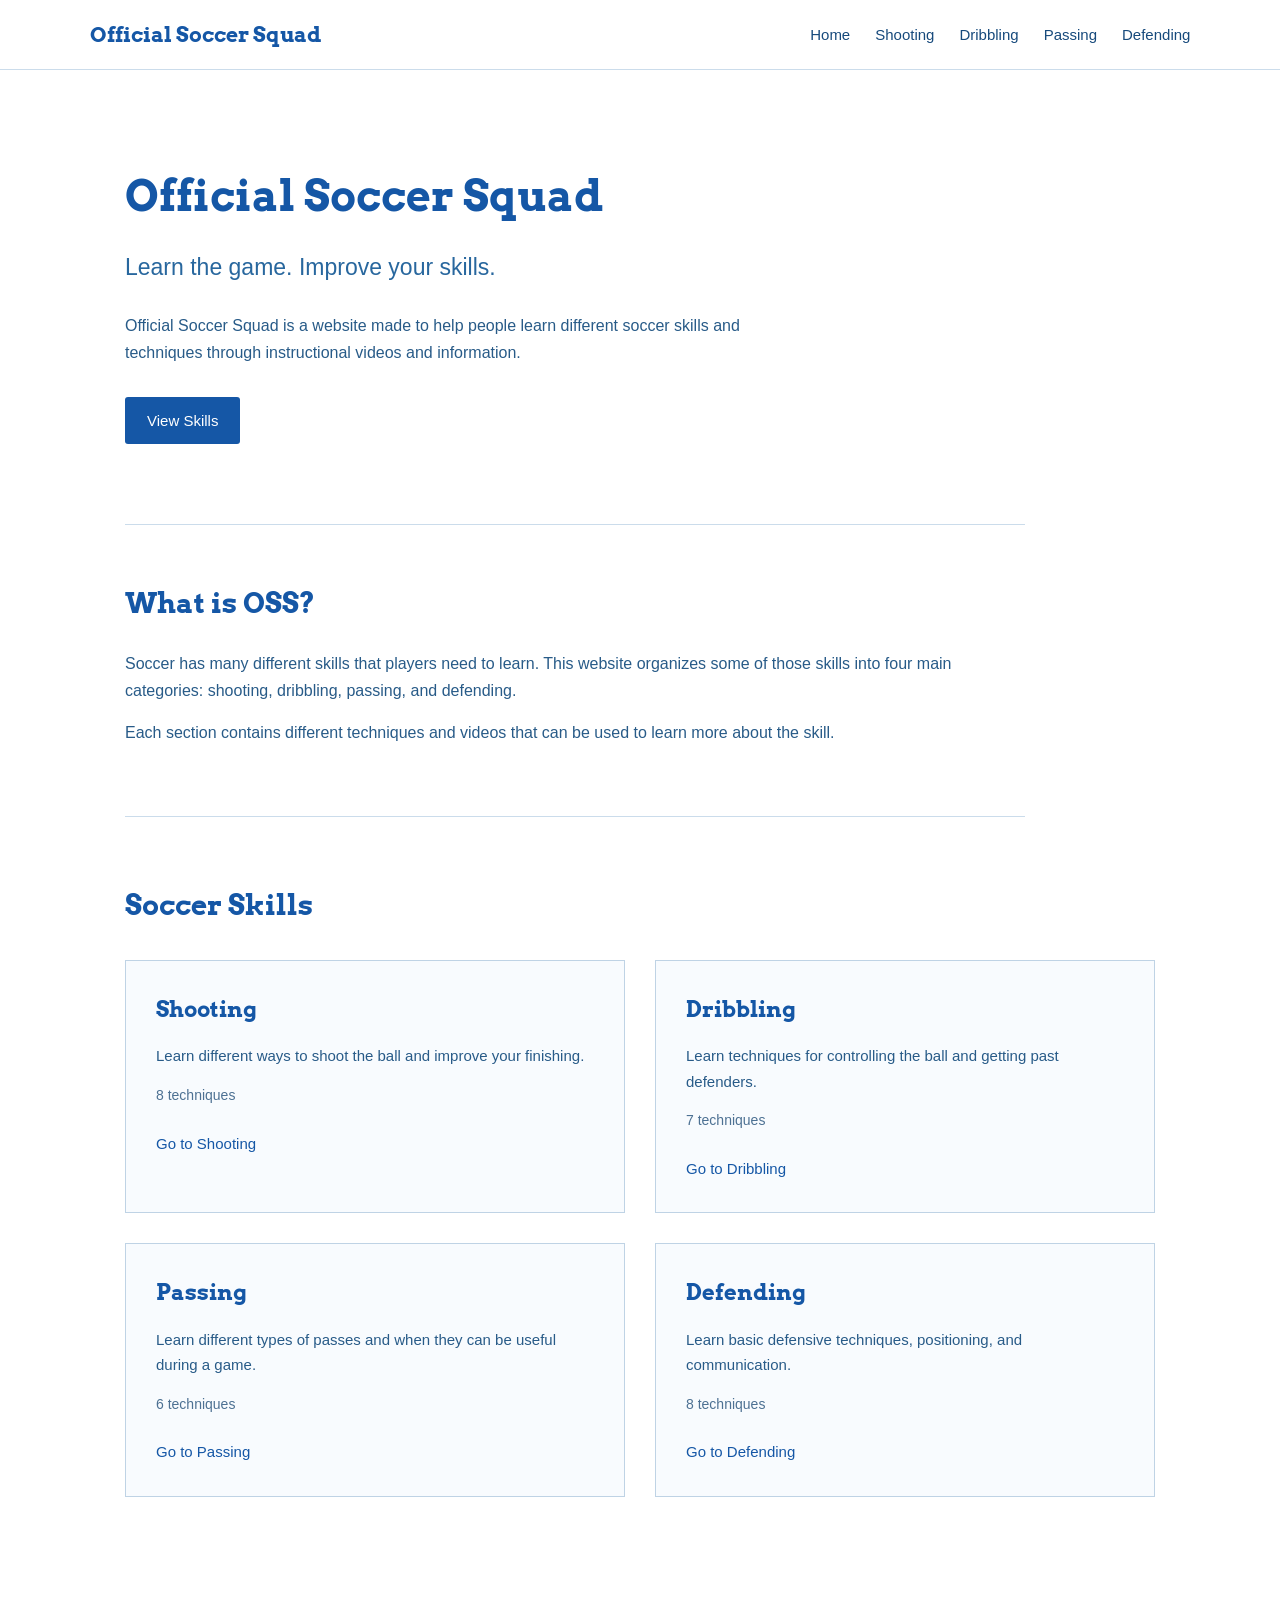
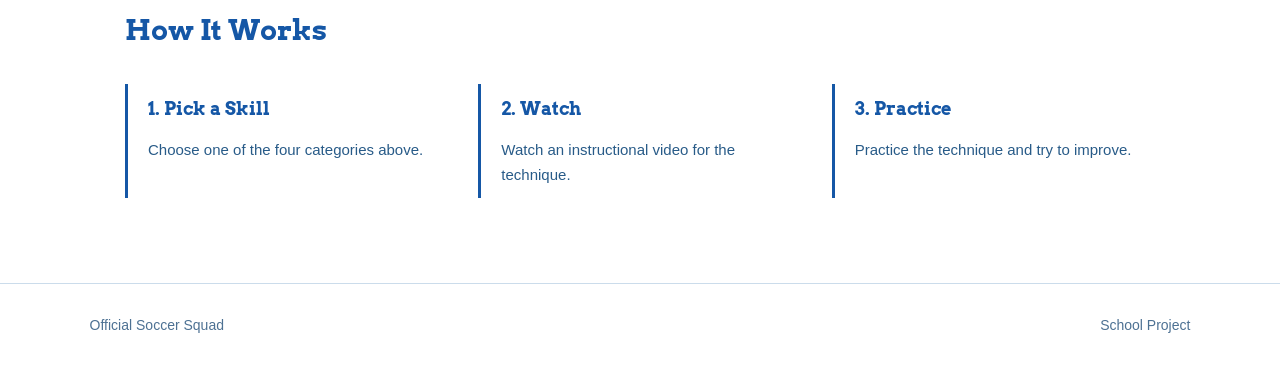
==== commit 6811e4f4: "Update skill count from 5 to 6 techniques" ====
--- a/index.html
+++ b/index.html
@@ -125,7 +125,7 @@
                     </p>
 
                     <p class="skill-count">
-                        5 techniques
+                        6 techniques
                     </p>
 
                     <a href="passing.html">
--- a/style.css
+++ b/style.css
@@ -1,4 +1,7 @@
 @import url('https://fonts.googleapis.com/css2?family=Arvo:wght@400;700&display=swap');
+
+
+/* General */
 
 * {
     box-sizing: border-box;
@@ -14,7 +17,7 @@
     background-color: white !important;
     color: #174a7c;
     font-family: Arial, Helvetica, sans-serif;
-    line-height: 1.6;
+    line-height: 1.7;
 }
 
 
@@ -32,15 +35,12 @@
 
 .navbar {
     width: 100%;
-    min-height: 65px;
-
+    min-height: 70px;
     display: flex;
     align-items: center;
     justify-content: space-between;
-
     padding: 0 7%;
-
-    background-color: white !important;
+    background-color: white;
     border-bottom: 1px solid #cbdceb;
 }
 
@@ -52,7 +52,7 @@
 
 .nav-links {
     display: flex;
-    gap: 22px;
+    gap: 25px;
 }
 
 .nav-links a {
@@ -72,48 +72,44 @@
 main {
     max-width: 1100px;
     margin: 0 auto;
-    padding: 0 30px;
+    padding: 0 35px;
     background-color: white;
 }
 
 
-/* Welcome */
+/* Homepage Welcome */
 
 .welcome {
-    padding: 75px 0 65px;
+    padding: 90px 0 80px;
     max-width: 800px;
-    background-color: white;
 }
 
 .welcome h1 {
     color: #1557a6;
     font-size: 43px;
-    margin-bottom: 8px;
+    margin-bottom: 15px;
 }
 
 .subtitle {
-    font-size: 22px;
+    font-size: 23px;
     color: #28679e;
-    margin-bottom: 20px;
+    margin-bottom: 25px;
 }
 
 .welcome p:not(.subtitle) {
     max-width: 650px;
     font-size: 16px;
     color: #285b88;
-    margin-bottom: 25px;
+    margin-bottom: 30px;
 }
 
 .main-button {
     display: inline-block;
     background-color: #1557a6;
     color: white;
-
     text-decoration: none;
-
-    padding: 9px 18px;
+    padding: 11px 22px;
     border-radius: 3px;
-
     font-size: 15px;
 }
 
@@ -127,11 +123,8 @@
 .about {
     border-top: 1px solid #cbdceb;
     border-bottom: 1px solid #cbdceb;
-
-    padding: 45px 0;
+    padding: 55px 0;
     max-width: 900px;
-
-    background-color: white;
 }
 
 .about h2,
@@ -139,50 +132,45 @@
 .how-it-works h2 {
     color: #1557a6;
     font-size: 28px;
-    margin-bottom: 15px;
+    margin-bottom: 22px;
 }
 
 .about p {
     color: #285b88;
     max-width: 850px;
-    margin-bottom: 10px;
-}
-
-
-/* Skills */
+    margin-bottom: 15px;
+}
+
+
+/* Homepage Skills */
 
 .skills {
-    padding: 50px 0;
-    background-color: white;
-}
-
-.skills h2 {
-    margin-bottom: 20px;
+    padding: 65px 0;
 }
 
 .skill-container {
     display: grid;
     grid-template-columns: 1fr 1fr;
-    gap: 22px;
-    margin-top: 25px;
+    gap: 30px;
+    margin-top: 30px;
 }
 
 .skill-card {
     border: 1px solid #bfd3e5;
-    padding: 25px;
+    padding: 30px;
     background-color: #f8fbfe;
 }
 
 .skill-card h3 {
     font-size: 22px;
     color: #1557a6;
-    margin-bottom: 10px;
+    margin-bottom: 15px;
 }
 
 .skill-card p {
     color: #285b88;
     font-size: 15px;
-    margin-bottom: 12px;
+    margin-bottom: 15px;
 }
 
 .skill-card .skill-count {
@@ -192,8 +180,7 @@
 
 .skill-card a {
     display: inline-block;
-    margin-top: 5px;
-
+    margin-top: 8px;
     color: #1557a6;
     text-decoration: none;
     font-size: 15px;
@@ -207,32 +194,112 @@
 /* How It Works */
 
 .how-it-works {
-    padding: 30px 0 65px;
-    background-color: white;
+    padding: 45px 0 85px;
 }
 
 .steps {
     display: flex;
-    gap: 20px;
-    margin-top: 25px;
+    gap: 30px;
+    margin-top: 30px;
 }
 
 .step {
     flex: 1;
-
     border-left: 3px solid #1557a6;
-    padding: 5px 15px;
+    padding: 10px 20px;
 }
 
 .step h3 {
     color: #1557a6;
     font-size: 18px;
-    margin-bottom: 7px;
+    margin-bottom: 12px;
 }
 
 .step p {
     color: #285b88;
     font-size: 15px;
+}
+
+
+/* Category Page Introduction */
+
+.page-intro {
+    padding: 70px 0 55px;
+    border-bottom: 1px solid #cbdceb;
+    max-width: 850px;
+}
+
+.page-intro h1 {
+    color: #1557a6;
+    font-size: 40px;
+    margin-bottom: 18px;
+}
+
+.page-intro p {
+    color: #285b88;
+    font-size: 17px;
+}
+
+
+/* Category Techniques */
+
+.techniques {
+    padding: 60px 0 85px;
+}
+
+.techniques h2 {
+    color: #1557a6;
+    font-family: 'Arvo', serif;
+    font-size: 28px;
+    margin-bottom: 35px;
+}
+
+.technique-grid {
+    display: grid;
+    grid-template-columns: 1fr 1fr;
+    gap: 35px;
+}
+
+.technique-card {
+    border: 1px solid #bfd3e5;
+    background-color: #f8fbfe;
+    padding: 30px;
+}
+
+.technique-card h3 {
+    color: #1557a6;
+    font-family: 'Arvo', serif;
+    font-size: 21px;
+    margin-bottom: 15px;
+}
+
+.technique-card p {
+    color: #285b88;
+    font-size: 15px;
+    margin-bottom: 20px;
+}
+
+
+/* Video Placeholder */
+
+.video-placeholder {
+    background-color: #e9f0f7;
+    border: 1px dashed #8baac8;
+    height: 200px;
+
+    display: flex;
+    align-items: center;
+    justify-content: center;
+
+    color: #52799f;
+    font-size: 15px;
+    margin: 25px 0;
+}
+
+.technique-card .video-options {
+    font-size: 13px;
+    color: #52799f;
+    margin-bottom: 0;
 }
 
 
@@ -240,33 +307,29 @@
 
 footer {
     border-top: 1px solid #cbdceb;
-
-    padding: 25px 7%;
-
+    padding: 30px 7%;
     color: #4d7193;
-    background-color: white !important;
-
+    background-color: white;
     font-size: 14px;
-
     display: flex;
     justify-content: space-between;
 }
 
 
-/* Mobile */
+/* Mobile Layout */
 
 @media (max-width: 750px) {
 
     .navbar {
         flex-direction: column;
         align-items: flex-start;
-        padding: 18px 25px;
+        padding: 20px 25px;
+        gap: 12px;
     }
 
     .nav-links {
         flex-wrap: wrap;
-        gap: 12px 18px;
-        margin-top: 12px;
+        gap: 12px 20px;
     }
 
     main {
@@ -274,23 +337,50 @@
     }
 
     .welcome {
-        padding-top: 50px;
+        padding: 55px 0;
     }
 
     .welcome h1 {
         font-size: 35px;
     }
 
-    .skill-container {
+    .skill-container,
+    .technique-grid {
         grid-template-columns: 1fr;
+    }
+
+    .skill-container,
+    .technique-grid {
+        gap: 22px;
     }
 
     .steps {
         flex-direction: column;
+        gap: 25px;
+    }
+
+    .page-intro {
+        padding: 45px 0;
+    }
+
+    .page-intro h1 {
+        font-size: 33px;
+    }
+
+    .techniques {
+        padding: 40px 0 60px;
+    }
+
+    .technique-card {
+        padding: 23px;
+    }
+
+    .video-placeholder {
+        height: 180px;
     }
 
     footer {
         flex-direction: column;
-        gap: 5px;
-    }
-}
+        gap: 8px;
+    }
+}
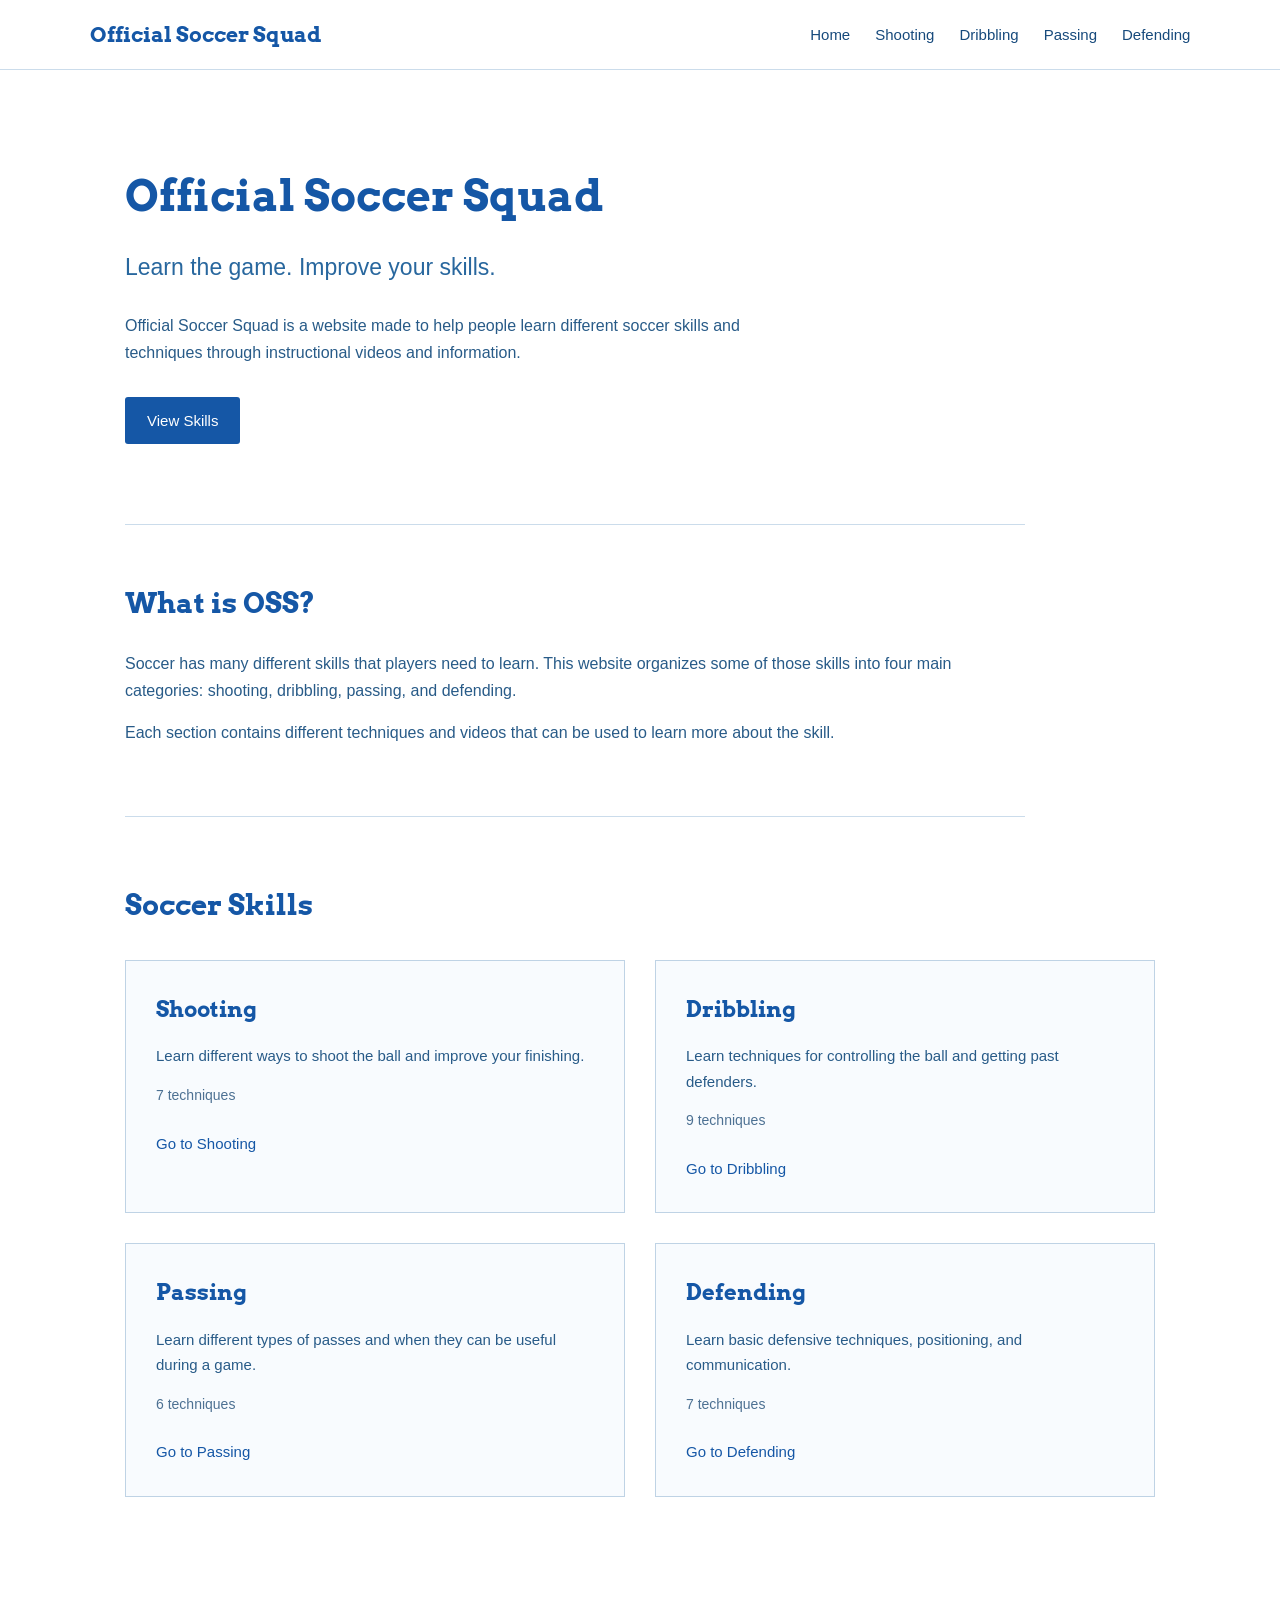
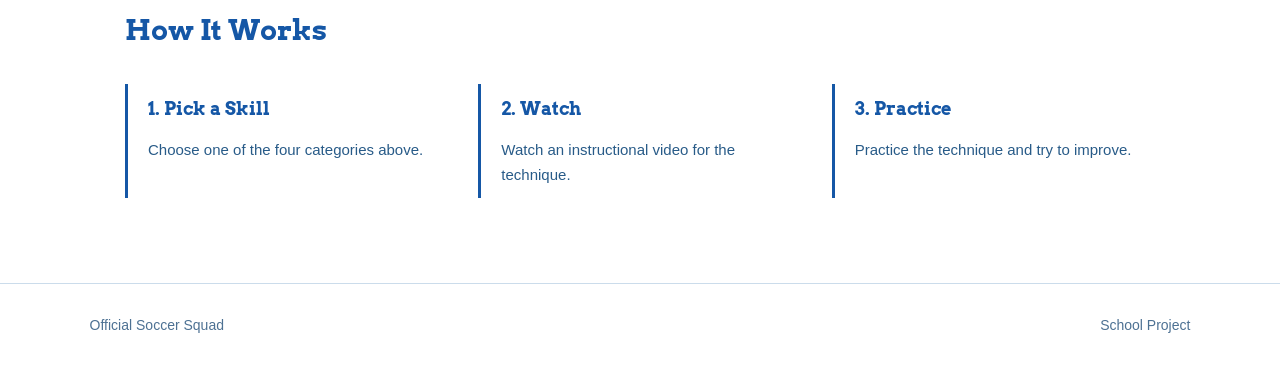
==== commit efc60880: "Update skill counts in index.html" ====
--- a/index.html
+++ b/index.html
@@ -85,7 +85,7 @@
                     </p>
 
                     <p class="skill-count">
-                        8 techniques
+                        7 techniques
                     </p>
 
                     <a href="shooting.html">
@@ -105,7 +105,7 @@
                     </p>
 
                     <p class="skill-count">
-                        7 techniques
+                        9 techniques
                     </p>
 
                     <a href="dribbling.html">
@@ -145,7 +145,7 @@
                     </p>
 
                     <p class="skill-count">
-                        8 techniques
+                        7 techniques
                     </p>
 
                     <a href="defending.html">
